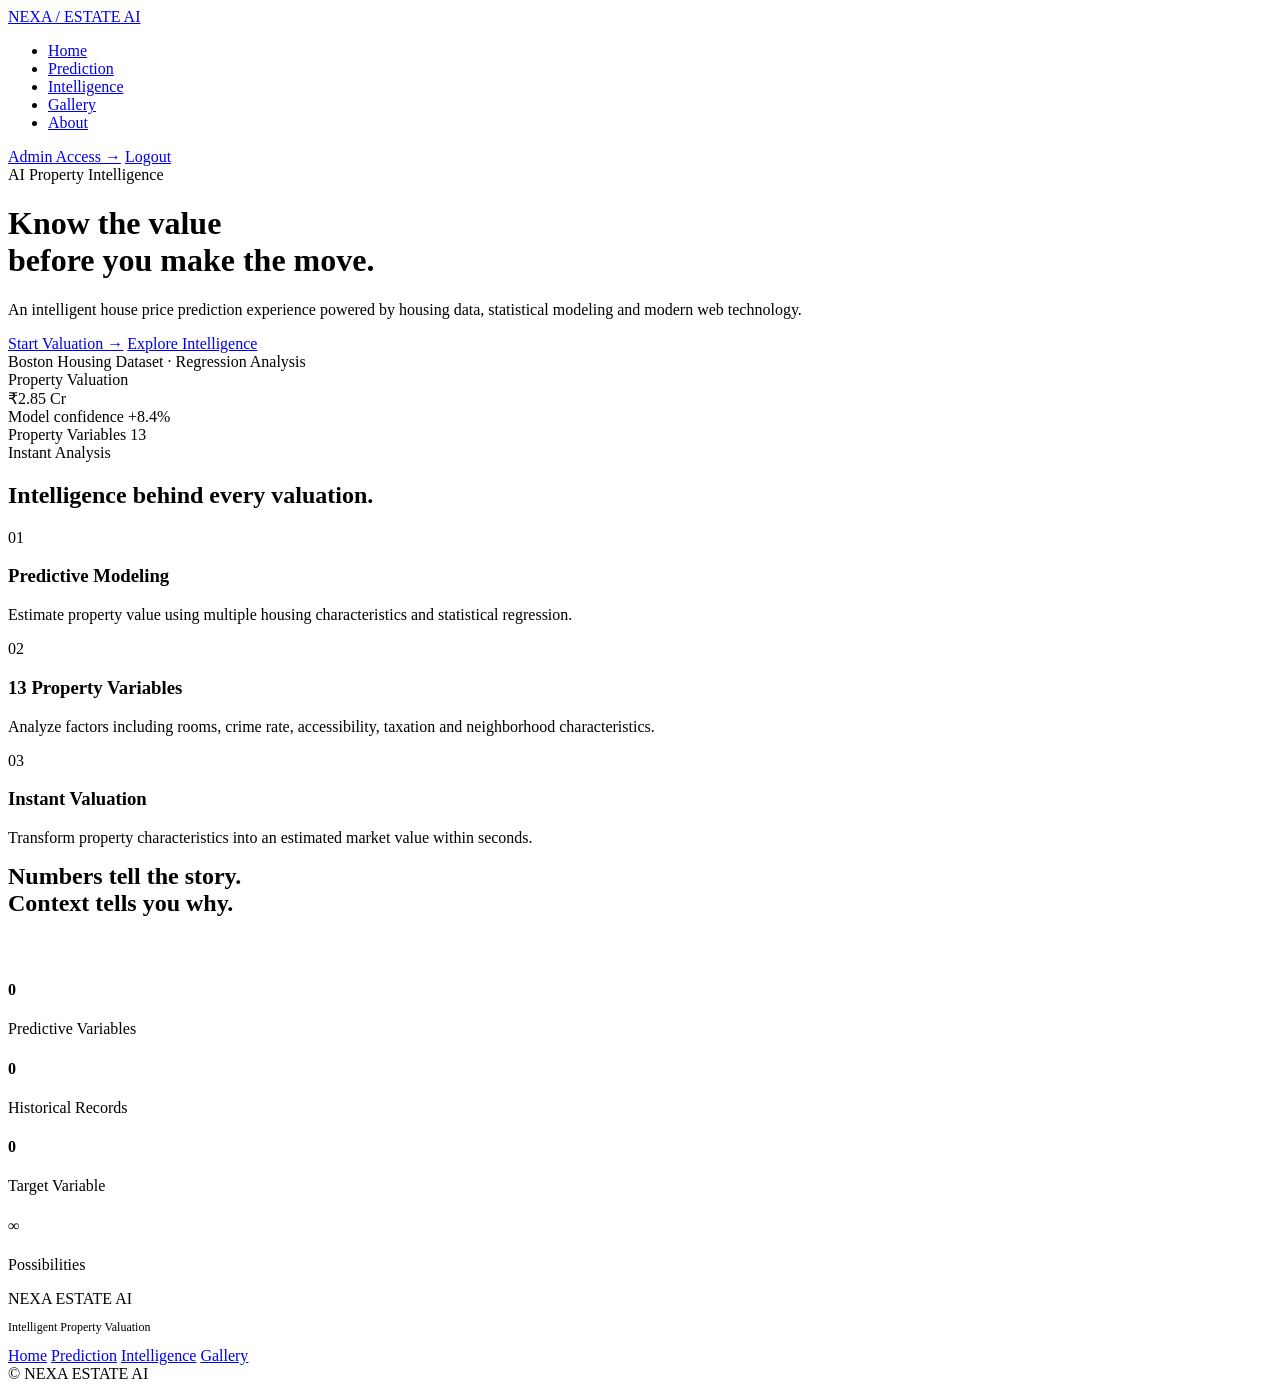
==== index.html @ e8feed00 "added index.html" ====
<!DOCTYPE html>
<html lang="en">
<head>
    <meta charset="UTF-8">
    <meta name="viewport" content="width=device-width, initial-scale=1.0">
    <title>NEXA ESTATE AI | Intelligent Property Valuation</title>
    <link rel="stylesheet" href="css/style.css">
</head>
<body>
    <nav class="navbar">
        <a href="index.html" class="logo">NEXA / ESTATE AI</a>
        <ul class="nav-links">
            <li><a href="index.html" class="active">Home</a></li>
            <li><a href="prediction.html" class="auth-required hidden">Prediction</a></li>
            <li><a href="info.html">Intelligence</a></li>
            <li><a href="photos.html">Gallery</a></li>
            <li><a href="about.html">About</a></li>
        </ul>
        <div class="nav-right">
            <a href="login.html" class="login-link">Admin Access &rarr;</a>
            <a href="#" class="auth-required logout-btn hidden">Logout</a>
        </div>
        <div class="hamburger"><span></span><span></span><span></span></div>
    </nav>

    <header class="hero">
        <div class="container">
            <div class="hero-content">
                <span class="hero-label">AI Property Intelligence</span>
                <h1>Know the value<br>before you make the move.</h1>
                <p>An intelligent house price prediction experience powered by housing data, statistical modeling and modern web technology.</p>
                <div class="hero-buttons">
                    <a href="prediction.html" class="btn btn-primary">Start Valuation &rarr;</a>
                    <a href="info.html" class="btn">Explore Intelligence</a>
                </div>
                <div class="hero-trust">Boston Housing Dataset &middot; Regression Analysis</div>
            </div>
            
            <div class="floating-panel">
                <span class="panel-label">Property Valuation</span>
                <div class="panel-value">₹2.85 Cr</div>
                <div class="panel-row">
                    <span>Model confidence</span>
                    <span style="color: var(--success);">+8.4%</span>
                </div>
                <div class="progress-bar"><div class="progress-fill"></div></div>
                <div class="panel-row">
                    <span>Property Variables</span>
                    <span>13</span>
                </div>
                <span class="panel-label" style="margin-top: 1rem;">Instant Analysis</span>
            </div>
        </div>
    </header>

    <section class="section">
        <div class="container">
            <h2 class="section-title">Intelligence behind every valuation.</h2>
            <div class="features-grid">
                <div class="feature-card">
                    <span class="feature-num">01</span>
                    <h3>Predictive Modeling</h3>
                    <p>Estimate property value using multiple housing characteristics and statistical regression.</p>
                </div>
                <div class="feature-card">
                    <span class="feature-num">02</span>
                    <h3>13 Property Variables</h3>
                    <p>Analyze factors including rooms, crime rate, accessibility, taxation and neighborhood characteristics.</p>
                </div>
                <div class="feature-card">
                    <span class="feature-num">03</span>
                    <h3>Instant Valuation</h3>
                    <p>Transform property characteristics into an estimated market value within seconds.</p>
                </div>
            </div>
        </div>
    </section>

    <section class="section stats-section text-center">
        <div class="container">
            <h2 class="section-title" style="margin: 0 auto 4rem; max-width: 100%;">Numbers tell the story.<br>Context tells you why.</h2>
            <div class="stats-grid">
                <div class="stat-item">
                    <h4 class="counter" data-target="13">0</h4>
                    <p>Predictive Variables</p>
                </div>
                <div class="stat-item">
                    <h4 class="counter" data-target="506">0</h4>
                    <p>Historical Records</p>
                </div>
                <div class="stat-item">
                    <h4 class="counter" data-target="1">0</h4>
                    <p>Target Variable</p>
                </div>
                <div class="stat-item">
                    <h4>&infin;</h4>
                    <p>Possibilities</p>
                </div>
            </div>
        </div>
    </section>

    <footer>
        <div class="container flex" style="justify-content: space-between; align-items: center;">
            <div>
                <div class="logo" style="font-size: 1rem; margin-bottom: 0.5rem;">NEXA ESTATE AI</div>
                <p style="font-size: 0.75rem;">Intelligent Property Valuation</p>
            </div>
            <div class="footer-links">
                <a href="index.html">Home</a>
                <a href="prediction.html">Prediction</a>
                <a href="info.html">Intelligence</a>
                <a href="photos.html">Gallery</a>
            </div>
            <div>&copy; <span id="current-year"></span> NEXA ESTATE AI</div>
        </div>
    </footer>

    <script src="js/script.js"></script>
    <script src="js/auth.js"></script>
</body>
</html>
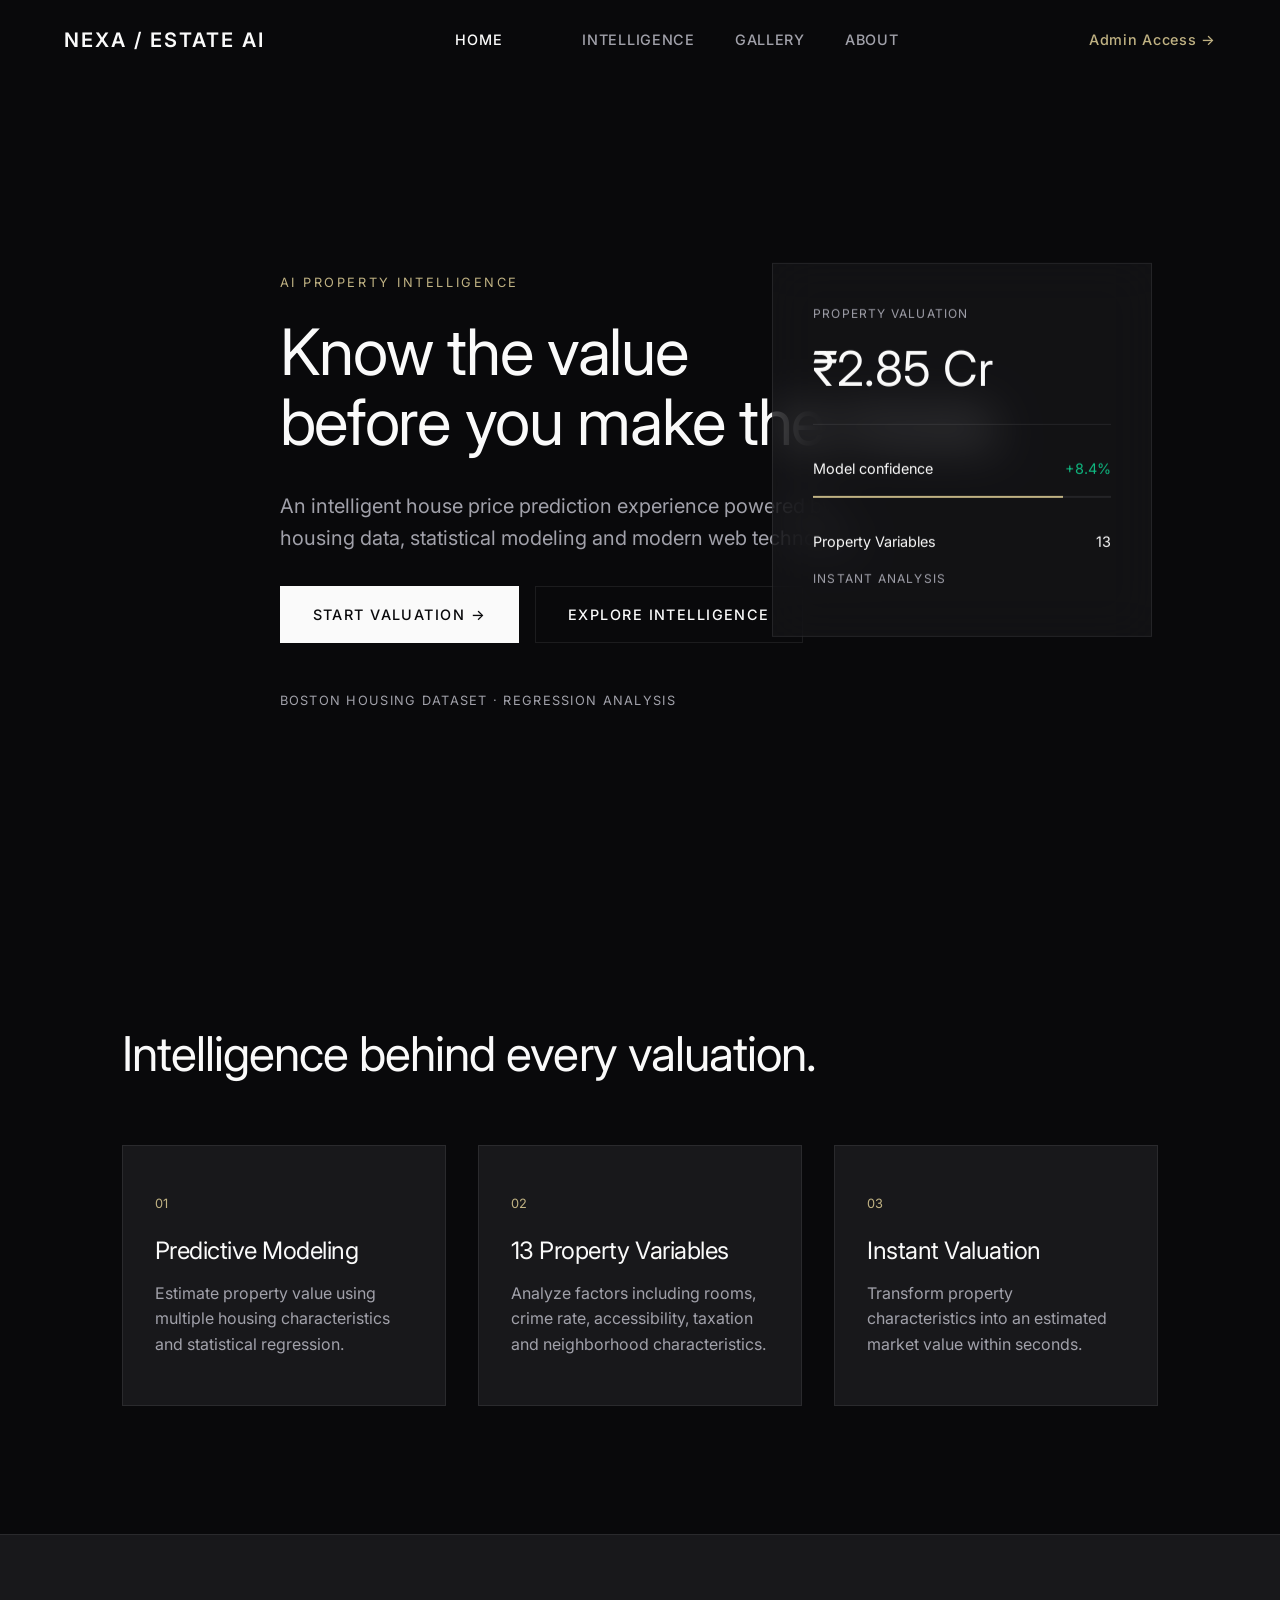
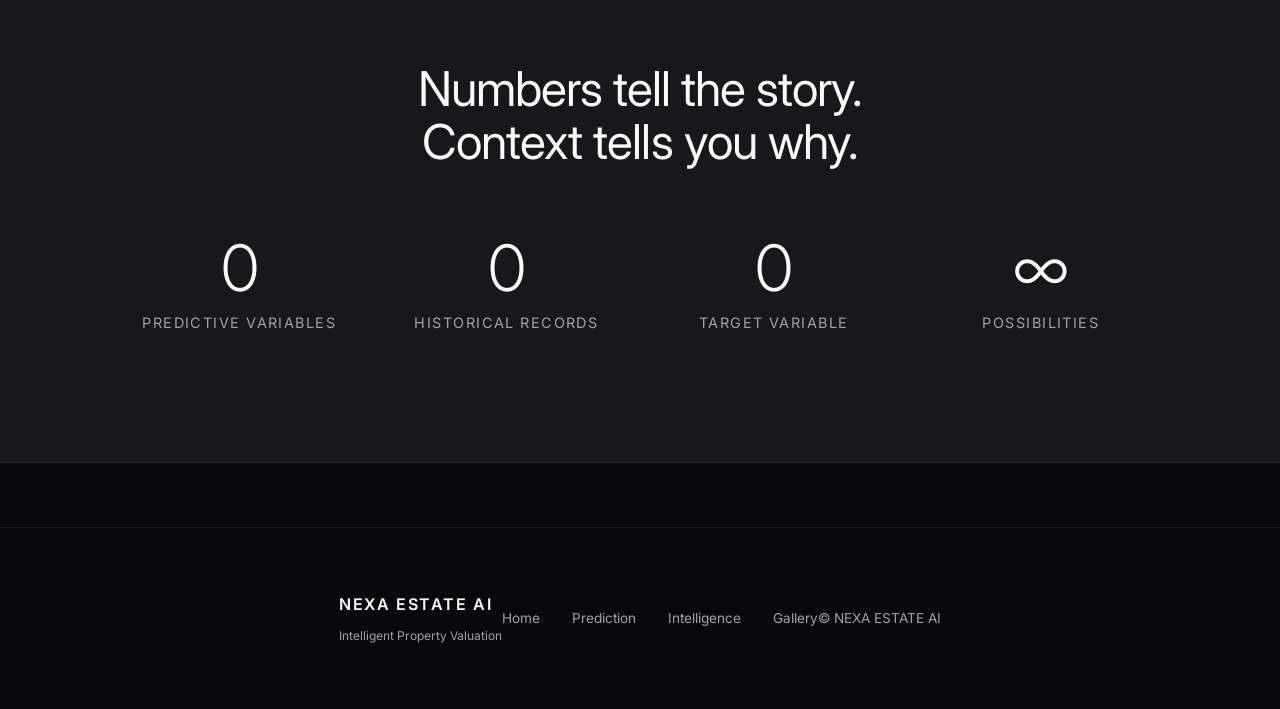
==== commit 2a9fe805: "Fix stylesheet link in index.html" ====
--- a/index.html
+++ b/index.html
@@ -4,7 +4,7 @@
     <meta charset="UTF-8">
     <meta name="viewport" content="width=device-width, initial-scale=1.0">
     <title>NEXA ESTATE AI | Intelligent Property Valuation</title>
-    <link rel="stylesheet" href="css/style.css">
+    <link rel="stylesheet" href="style.css">
 </head>
 <body>
     <nav class="navbar">
--- a/style.css
+++ b/style.css
@@ -0,0 +1,420 @@
+@import url('https://fonts.googleapis.com/css2?family=Inter:wght@300;400;500;600;700&display=swap');
+
+:root {
+    --bg-dark: #09090b;
+    --bg-card: #18181b;
+    --bg-glass: rgba(24, 24, 27, 0.65);
+    --border: rgba(255, 255, 255, 0.08);
+    --border-hover: rgba(255, 255, 255, 0.2);
+    --text-main: #fafafa;
+    --text-muted: #a1a1aa;
+    --accent: #c0b283; /* Muted metallic */
+    --accent-glow: rgba(192, 178, 131, 0.15);
+    --error: #ef4444;
+    --success: #10b981;
+    --font-main: 'Inter', sans-serif;
+    --transition: all 0.4s cubic-bezier(0.16, 1, 0.3, 1);
+}
+
+* {
+    margin: 0;
+    padding: 0;
+    box-sizing: border-box;
+}
+
+body {
+    font-family: var(--font-main);
+    background-color: var(--bg-dark);
+    color: var(--text-main);
+    line-height: 1.6;
+    overflow-x: hidden;
+    -webkit-font-smoothing: antialiased;
+}
+
+/* Typography */
+h1, h2, h3, h4 { font-weight: 400; letter-spacing: -0.02em; line-height: 1.1; }
+h1 { font-size: clamp(3rem, 5vw, 5rem); }
+h2 { font-size: clamp(2rem, 4vw, 3.5rem); }
+h3 { font-size: 1.5rem; }
+p { color: var(--text-muted); }
+
+/* Layout & Utils */
+.container {
+    max-width: 1440px;
+    margin: 0 auto;
+    padding: 0 5%;
+}
+.grid { display: grid; }
+.flex { display: flex; }
+.text-center { text-align: center; }
+.mt-2 { margin-top: 2rem; }
+.mt-4 { margin-top: 4rem; }
+.hidden { display: none !important; }
+
+/* Navbar */
+.navbar {
+    position: fixed;
+    top: 0; width: 100%;
+    padding: 1.5rem 5%;
+    display: flex;
+    justify-content: space-between;
+    align-items: center;
+    z-index: 1000;
+    background: transparent;
+    transition: var(--transition);
+    border-bottom: 1px solid transparent;
+}
+.navbar.scrolled {
+    background: var(--bg-glass);
+    backdrop-filter: blur(16px);
+    border-bottom: 1px solid var(--border);
+    padding: 1rem 5%;
+}
+.logo {
+    font-size: 1.25rem;
+    font-weight: 600;
+    letter-spacing: 0.1em;
+    color: var(--text-main);
+    text-decoration: none;
+    text-transform: uppercase;
+}
+.nav-links {
+    display: flex;
+    gap: 2.5rem;
+    list-style: none;
+}
+.nav-links a {
+    color: var(--text-muted);
+    text-decoration: none;
+    font-size: 0.9rem;
+    font-weight: 500;
+    transition: var(--transition);
+    text-transform: uppercase;
+    letter-spacing: 0.05em;
+}
+.nav-links a:hover, .nav-links a.active {
+    color: var(--text-main);
+}
+.nav-right a {
+    color: var(--accent);
+    text-decoration: none;
+    font-size: 0.9rem;
+    font-weight: 500;
+    letter-spacing: 0.05em;
+    transition: var(--transition);
+}
+.nav-right a:hover { color: var(--text-main); }
+.hamburger { display: none; cursor: pointer; }
+.hamburger span { display: block; width: 24px; height: 1px; background: var(--text-main); margin: 6px 0; transition: var(--transition); }
+
+/* Buttons */
+.btn {
+    display: inline-flex;
+    align-items: center;
+    justify-content: center;
+    padding: 1rem 2rem;
+    background: transparent;
+    color: var(--text-main);
+    border: 1px solid var(--border);
+    border-radius: 0;
+    font-size: 0.9rem;
+    font-weight: 500;
+    text-transform: uppercase;
+    letter-spacing: 0.1em;
+    cursor: pointer;
+    text-decoration: none;
+    transition: var(--transition);
+    position: relative;
+    overflow: hidden;
+}
+.btn-primary {
+    background: var(--text-main);
+    color: var(--bg-dark);
+    border-color: var(--text-main);
+}
+.btn-primary:hover {
+    background: var(--accent);
+    border-color: var(--accent);
+    color: var(--bg-dark);
+}
+.btn:hover { border-color: var(--text-main); }
+.w-100 { width: 100%; }
+
+/* Hero */
+.hero {
+    min-height: 100vh;
+    display: flex;
+    align-items: center;
+    position: relative;
+    padding-top: 5rem;
+    background: linear-gradient(to right, rgba(9, 9, 11, 0.9) 0%, rgba(9, 9, 11, 0.4) 100%), 
+                url('https://images.unsplash.com/photo-1600596542815-ffad4c1539a9?auto=format&fit=crop&w=1920&q=80') center/cover no-repeat;
+}
+.hero-content {
+    max-width: 800px;
+    z-index: 2;
+    animation: fadeUp 1s ease-out;
+}
+.hero-label {
+    display: inline-block;
+    font-size: 0.8rem;
+    text-transform: uppercase;
+    letter-spacing: 0.2em;
+    color: var(--accent);
+    margin-bottom: 1.5rem;
+}
+.hero p {
+    font-size: 1.25rem;
+    margin: 2rem 0;
+    max-width: 600px;
+}
+.hero-buttons { display: flex; gap: 1rem; }
+.hero-trust { margin-top: 3rem; font-size: 0.8rem; color: var(--text-muted); letter-spacing: 0.1em; text-transform: uppercase; }
+
+/* Floating Panel */
+.floating-panel {
+    position: absolute;
+    right: 10%;
+    top: 50%;
+    transform: translateY(-50%);
+    background: var(--bg-glass);
+    backdrop-filter: blur(24px);
+    border: 1px solid var(--border);
+    padding: 2.5rem;
+    width: 380px;
+    z-index: 2;
+    animation: fadeLeft 1.2s ease-out;
+}
+.panel-label { font-size: 0.75rem; text-transform: uppercase; letter-spacing: 0.1em; color: var(--text-muted); margin-bottom: 0.5rem; display: block; }
+.panel-value { font-size: 3rem; color: var(--text-main); margin-bottom: 2rem; border-bottom: 1px solid var(--border); padding-bottom: 1rem; }
+.panel-row { display: flex; justify-content: space-between; margin-bottom: 1rem; font-size: 0.9rem; }
+.progress-bar { width: 100%; height: 2px; background: var(--border); margin: 0.5rem 0 2rem; position: relative; }
+.progress-fill { position: absolute; left: 0; top: 0; height: 100%; background: var(--accent); width: 84%; }
+
+/* Sections */
+.section { padding: 8rem 5%; }
+.section-title { font-size: 3rem; margin-bottom: 4rem; max-width: 800px; }
+
+/* Features */
+.features-grid {
+    display: grid;
+    grid-template-columns: repeat(auto-fit, minmax(300px, 1fr));
+    gap: 2rem;
+}
+.feature-card {
+    background: var(--bg-card);
+    border: 1px solid var(--border);
+    padding: 3rem 2rem;
+    transition: var(--transition);
+}
+.feature-card:hover { border-color: var(--border-hover); transform: translateY(-5px); }
+.feature-num { font-size: 0.8rem; color: var(--accent); margin-bottom: 1.5rem; display: block; }
+.feature-card h3 { margin-bottom: 1rem; font-size: 1.5rem; }
+
+/* Stats */
+.stats-section {
+    background: var(--bg-card);
+    border-top: 1px solid var(--border);
+    border-bottom: 1px solid var(--border);
+}
+.stats-grid {
+    display: grid;
+    grid-template-columns: repeat(4, 1fr);
+    gap: 2rem;
+}
+.stat-item h4 { font-size: 4rem; font-weight: 300; margin-bottom: 0.5rem; }
+.stat-item p { font-size: 0.9rem; text-transform: uppercase; letter-spacing: 0.1em; }
+
+/* Login Page */
+.auth-layout { display: grid; grid-template-columns: 1fr 1fr; min-height: 100vh; }
+.auth-image {
+    background: linear-gradient(rgba(9,9,11,0.3), rgba(9,9,11,0.7)), url('https://images.unsplash.com/photo-1512917774080-9991f1c4c750?auto=format&fit=crop&w=1000&q=80') center/cover;
+    display: flex;
+    align-items: flex-end;
+    padding: 4rem;
+}
+.auth-form-container {
+    display: flex;
+    align-items: center;
+    justify-content: center;
+    padding: 4rem;
+    background: var(--bg-dark);
+}
+.auth-form { width: 100%; max-width: 400px; }
+.auth-form h2 { margin-bottom: 2rem; font-size: 2.5rem; }
+.input-group { margin-bottom: 2rem; position: relative; }
+.input-group label { display: block; font-size: 0.8rem; text-transform: uppercase; letter-spacing: 0.1em; color: var(--text-muted); margin-bottom: 0.5rem; }
+.input-group input {
+    width: 100%;
+    background: transparent;
+    border: none;
+    border-bottom: 1px solid var(--border);
+    padding: 0.5rem 0;
+    color: var(--text-main);
+    font-size: 1.1rem;
+    font-family: var(--font-main);
+    transition: var(--transition);
+}
+.input-group input:focus { outline: none; border-bottom-color: var(--text-main); }
+.form-footer { margin-top: 2rem; font-size: 0.85rem; color: var(--text-muted); text-align: center; }
+
+/* Dashboard */
+.dashboard-header { padding: 8rem 5% 4rem; border-bottom: 1px solid var(--border); }
+.dashboard-layout { display: grid; grid-template-columns: 2.5fr 1fr; gap: 4rem; padding: 4rem 5%; }
+.input-grid { display: grid; grid-template-columns: 1fr 1fr; gap: 2rem; }
+.input-card {
+    background: var(--bg-card);
+    border: 1px solid var(--border);
+    padding: 1.5rem;
+    position: relative;
+    transition: var(--transition);
+}
+.input-card:hover { border-color: var(--border-hover); }
+.input-card .code { position: absolute; top: 1.5rem; right: 1.5rem; font-size: 0.7rem; color: var(--accent); letter-spacing: 0.1em; }
+.input-card label { display: block; font-size: 0.9rem; font-weight: 500; margin-bottom: 0.5rem; }
+.input-card p { font-size: 0.8rem; margin-bottom: 1.5rem; min-height: 40px; }
+.input-control { display: flex; align-items: center; gap: 1rem; border-bottom: 1px solid var(--border); padding-bottom: 0.5rem; }
+.input-control input {
+    background: transparent; border: none; color: var(--text-main); font-size: 1.25rem; width: 100%; font-family: var(--font-main);
+}
+.input-control input:focus { outline: none; }
+.input-control .unit { font-size: 0.8rem; color: var(--text-muted); }
+
+/* Results Panel */
+.sticky-panel { position: sticky; top: 100px; }
+.result-card { background: var(--bg-card); border: 1px solid var(--border); padding: 2.5rem; margin-bottom: 2rem; }
+.result-value { font-size: 3.5rem; font-weight: 300; margin: 1rem 0 2rem; }
+.range-vis { display: flex; align-items: center; justify-content: space-between; font-size: 0.85rem; color: var(--text-muted); margin-bottom: 0.5rem; }
+.range-bar { height: 2px; background: var(--border); width: 100%; margin-bottom: 2rem; position: relative; }
+.range-active { position: absolute; left: 20%; right: 20%; height: 100%; background: var(--text-main); }
+
+/* Loading State */
+.loader-overlay {
+    position: fixed; top: 0; left: 0; width: 100%; height: 100%;
+    background: var(--bg-glass); backdrop-filter: blur(10px);
+    display: flex; flex-direction: column; align-items: center; justify-content: center;
+    z-index: 2000; opacity: 0; pointer-events: none; transition: var(--transition);
+}
+.loader-overlay.active { opacity: 1; pointer-events: all; }
+.spinner { width: 40px; height: 40px; border: 1px solid var(--border); border-top-color: var(--accent); border-radius: 50%; animation: spin 1s linear infinite; margin-bottom: 1rem; }
+
+/* Data Info */
+.info-grid { display: grid; grid-template-columns: repeat(auto-fill, minmax(300px, 1fr)); gap: 1.5rem; }
+.info-card { background: var(--bg-card); border: 1px solid var(--border); padding: 2rem; }
+.impact-high { color: #ef4444; font-size: 0.75rem; letter-spacing: 0.1em; }
+.impact-med { color: #eab308; font-size: 0.75rem; letter-spacing: 0.1em; }
+.impact-low { color: #3b82f6; font-size: 0.75rem; letter-spacing: 0.1em; }
+
+/* Gallery */
+.masonry { display: columns; column-count: 3; column-gap: 1.5rem; padding: 4rem 5%; }
+.masonry-item { break-inside: avoid; margin-bottom: 1.5rem; overflow: hidden; position: relative; cursor: pointer; }
+.masonry-item img { width: 100%; display: block; transition: transform 0.7s ease; }
+.masonry-item:hover img { transform: scale(1.05); }
+
+/* Lightbox */
+.lightbox { position: fixed; top: 0; left: 0; width: 100%; height: 100%; background: rgba(0,0,0,0.95); z-index: 3000; display: flex; align-items: center; justify-content: center; opacity: 0; pointer-events: none; transition: var(--transition); }
+.lightbox.active { opacity: 1; pointer-events: all; }
+.lightbox img { max-width: 90%; max-height: 90vh; object-fit: contain; }
+.lb-close { position: absolute; top: 2rem; right: 2rem; color: #fff; font-size: 2.5rem; cursor: pointer; padding: 10px; line-height: 1; z-index: 3001; }
+.lb-nav { position: absolute; top: 50%; transform: translateY(-50%); background: rgba(255,255,255,0.1); color: white; border: none; font-size: 2rem; padding: 1rem; cursor: pointer; transition: 0.3s; z-index: 3001; border-radius: 50%; width: 60px; height: 60px; display: flex; align-items: center; justify-content: center; }
+.lb-nav:hover { background: rgba(255,255,255,0.3); }
+.lb-prev { left: 5%; }
+.lb-next { right: 5%; }
+@media (max-width: 768px) {
+    .lb-nav { top: auto; bottom: 5%; padding: 0.8rem; font-size: 1.5rem; width: 50px; height: 50px; }
+    .lb-prev { left: 20%; }
+    .lb-next { right: 20%; }
+    .lb-close { top: 1rem; right: 1rem; }
+}
+
+/* Footer */
+footer { padding: 4rem 5%; border-top: 1px solid var(--border); margin-top: 4rem; display: flex; justify-content: space-between; align-items: center; font-size: 0.85rem; color: var(--text-muted); }
+.footer-links { display: flex; gap: 2rem; }
+.footer-links a { color: var(--text-muted); text-decoration: none; transition: var(--transition); }
+.footer-links a:hover { color: var(--text-main); }
+
+/* Responsive Defaults */
+img { max-width: 100%; height: auto; }
+button, .btn, .nav-links a { min-height: 44px; } /* Touch targets */
+
+/* Animations */
+@keyframes fadeUp { from { opacity: 0; transform: translateY(30px); } to { opacity: 1; transform: translateY(0); } }
+@keyframes fadeLeft { from { opacity: 0; transform: translateX(30px); } to { opacity: 1; transform: translateX(0); } }
+@keyframes spin { to { transform: rotate(360deg); } }
+
+/* Media Queries */
+@media (max-width: 1440px) {
+    .container { max-width: 1200px; }
+}
+
+@media (max-width: 1024px) {
+    .dashboard-layout { grid-template-columns: 1fr; gap: 2rem; }
+    .floating-panel { display: none; }
+    .auth-layout { grid-template-columns: 1fr; }
+    .auth-image { display: none; }
+    .masonry { column-count: 2; }
+    .section { padding: 6rem 5%; }
+}
+
+@media (max-width: 768px) {
+    .hero { min-height: 80vh; padding-top: 6rem; }
+    h1 { font-size: 2.2rem; }
+    h2 { font-size: 1.8rem; }
+    .section-title { margin-bottom: 2rem; }
+    
+    /* Animated Hamburger Menu */
+    .nav-links { 
+        display: flex; 
+        flex-direction: column; 
+        position: absolute; 
+        top: 100%; 
+        left: 0; 
+        width: 100%; 
+        background: var(--bg-glass);
+        backdrop-filter: blur(16px);
+        padding: 0 5%;
+        max-height: 0;
+        overflow: hidden;
+        transition: max-height 0.4s ease, padding 0.4s ease;
+        border-bottom: 0px solid var(--border);
+        gap: 1rem;
+    }
+    .nav-links.active {
+        max-height: 400px; 
+        padding: 1.5rem 5%;
+        border-bottom: 1px solid var(--border);
+    }
+    .nav-right { display: none; }
+    .hamburger { display: block; z-index: 1001; }
+    
+    /* Hamburger Icon Animation */
+    .hamburger.active span:nth-child(1) { transform: translateY(7px) rotate(45deg); }
+    .hamburger.active span:nth-child(2) { opacity: 0; }
+    .hamburger.active span:nth-child(3) { transform: translateY(-7px) rotate(-45deg); }
+
+    .stats-grid { grid-template-columns: 1fr; gap: 1.5rem; }
+    .input-grid { grid-template-columns: 1fr; gap: 1rem; }
+    .input-card { padding: 1rem; }
+    .masonry { column-count: 1; }
+    
+    .auth-form-container { padding: 3rem 5%; }
+    .auth-form h2 { font-size: 2rem; }
+    
+    footer { flex-direction: column; gap: 1.5rem; text-align: center; }
+    .footer-links { flex-wrap: wrap; justify-content: center; gap: 1rem; }
+}
+
+@media (max-width: 414px) {
+    h1 { font-size: 1.8rem; }
+    .hero p { font-size: 1rem; margin: 1.5rem 0; }
+    .hero-buttons { flex-direction: column; width: 100%; gap: 1rem; }
+    .hero-buttons .btn { width: 100%; }
+    
+    .result-value { font-size: 2.5rem; }
+    .dashboard-header h1 { font-size: 2.2rem; }
+    
+    .input-control input { font-size: 1.1rem; }
+    
+    /* Reduce animation intensity */
+    .feature-card:hover { transform: translateY(-2px); }
+}
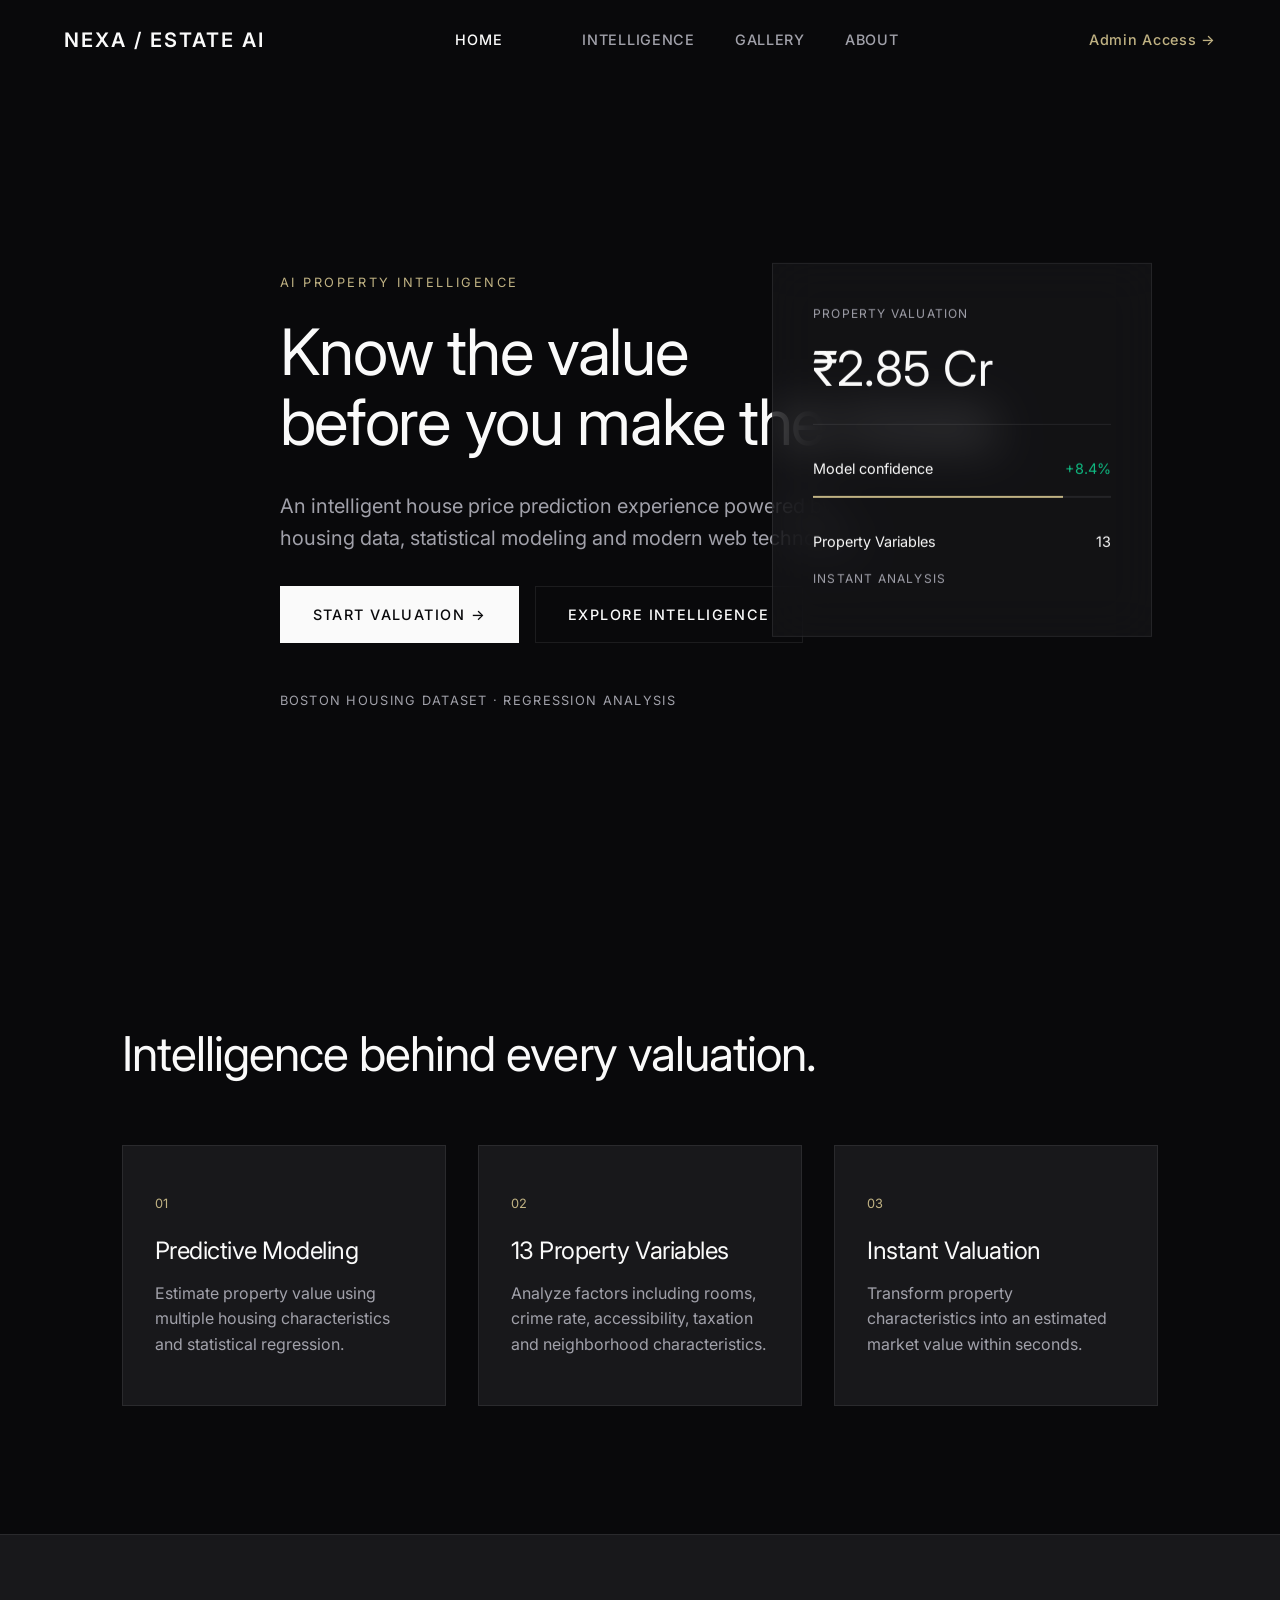
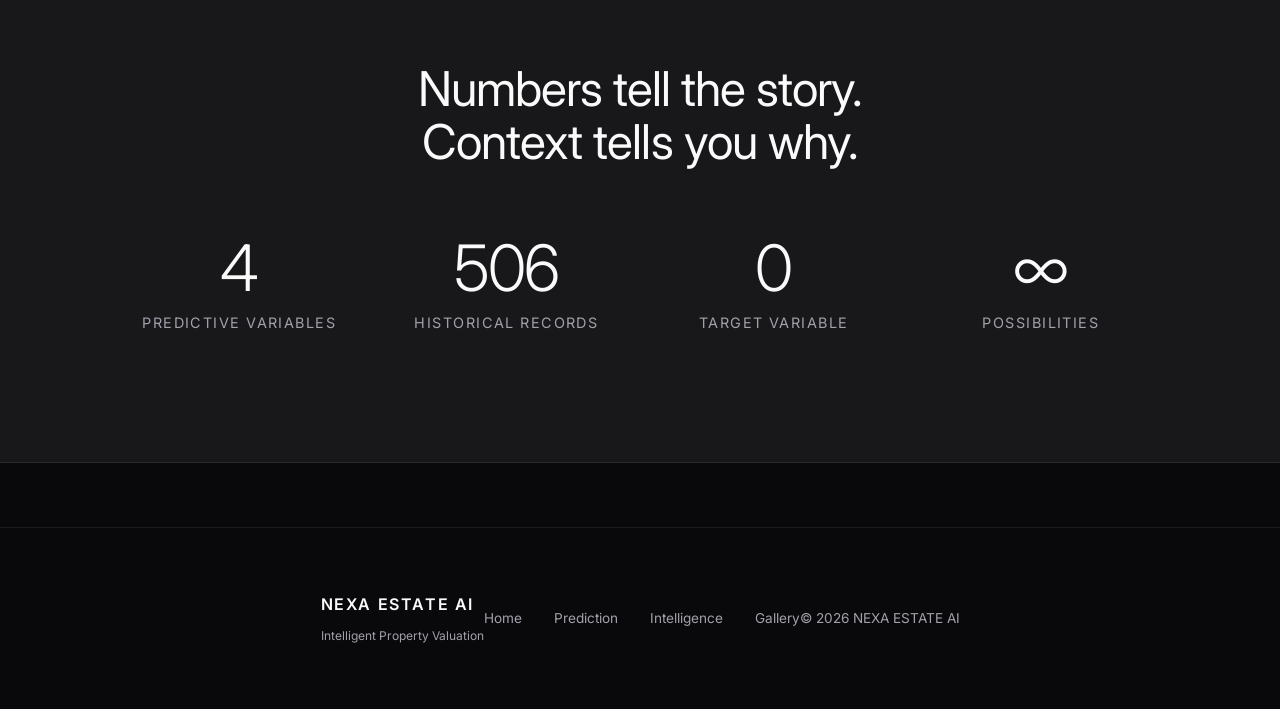
==== commit 204f62c2: "Update script source paths in index.html" ====
--- a/index.html
+++ b/index.html
@@ -116,7 +116,7 @@
         </div>
     </footer>
 
-    <script src="js/script.js"></script>
-    <script src="js/auth.js"></script>
+    <script src="script.js"></script>
+    <script src="auth.js"></script>
 </body>
 </html>
